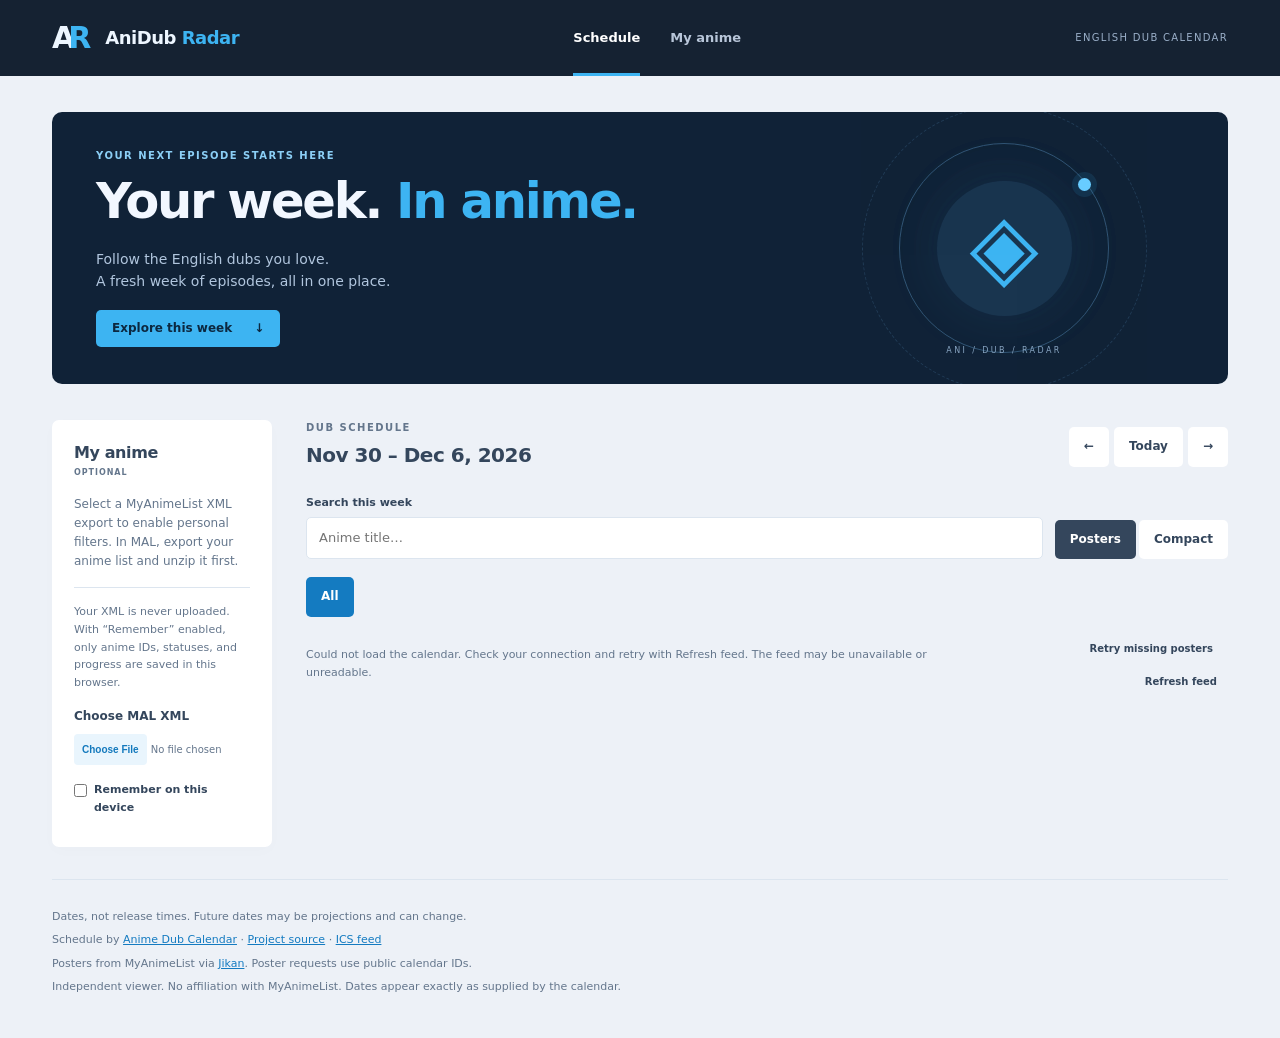
==== index.html @ 26a9e871 "Add personal calendar tools and persistent poster caching" ====
<!doctype html>
<html lang="en">
<head><meta charset="utf-8"><meta name="viewport" content="width=device-width, initial-scale=1"><meta name="theme-color" content="#152232"><title>AniDub Radar — English dub calendar</title><link rel="stylesheet" href="styles.css"></head>
<body>
<a class="skip-link" href="#schedule">Skip to schedule</a>
<div class="topbar"><div class="topbar-inner"><a class="brand" href="./" aria-label="AniDub Radar home"><span class="brand-mark" aria-hidden="true">A<span>R</span></span><span>AniDub <strong>Radar</strong></span></a><nav aria-label="Main navigation"><a class="active" href="#schedule">Schedule</a><a href="#my-anime">My anime</a></nav><span class="nav-note">ENGLISH DUB CALENDAR</span></div></div>
<main>
<header class="hero"><div><p class="eyebrow">YOUR NEXT EPISODE STARTS HERE</p><h1>Your week. <span>In anime.</span></h1><p class="intro">Follow the English dubs you love.<br>A fresh week of episodes, all in one place.</p><a class="hero-link" href="#schedule">Explore this week <span aria-hidden="true">↓</span></a></div><div class="hero-art" aria-hidden="true"><div class="orbit orbit-one"></div><div class="orbit orbit-two"></div><div class="radar-core">◈</div><span class="orbit-dot"></span><span class="art-caption">ANI / DUB / RADAR</span></div></header>
<div class="workspace">
<section id="my-anime" class="personal" aria-labelledby="my-title"><div><h2 id="my-title">My anime <span class="tag">OPTIONAL</span></h2><p id="list-help">Select a MyAnimeList XML export to enable personal filters. In MAL, export your anime list and unzip it first.</p><p class="privacy">Your XML is never uploaded. With “Remember” enabled, only anime IDs, statuses, and progress are saved in this browser.</p></div><div class="import"><label for="mal-file">Choose MAL XML</label><input id="mal-file" type="file" accept=".xml,application/xml,text/xml" aria-describedby="list-help list-status"><label class="remember"><input id="remember" type="checkbox"> Remember on this device</label><button id="clear" hidden>Clear list &amp; delete saved data</button></div><p id="list-status" role="status"></p><p id="match-status" role="status"></p></section>
<section id="schedule" class="schedule" aria-label="Weekly calendar"><div class="week-toolbar"><div><p class="eyebrow">DUB SCHEDULE</p><h2 id="week-title"></h2><p id="week-count" class="week-count"></p></div><nav aria-label="Week navigation"><button id="previous" aria-label="Previous week">←</button><button id="today">Today</button><button id="next" aria-label="Next week">→</button></nav></div>
<div class="schedule-tools"><div class="search-field"><label for="search">Search this week</label><input id="search" type="search" placeholder="Anime title…" autocomplete="off"></div><div class="view-switch" role="group" aria-label="Calendar layout"><button data-view="cards" aria-pressed="true">Posters</button><button data-view="compact" aria-pressed="false">Compact</button></div><button id="next-for-me" hidden>Next for me →</button></div><p id="next-status" role="status"></p>
<div class="filters" role="group" aria-label="Filter by list status"><button data-filter="all" aria-pressed="true">All</button><button data-filter="watching" hidden aria-pressed="false">Watching</button><button data-filter="plan to watch" hidden aria-pressed="false">Plan to Watch</button><button data-filter="missing" hidden aria-pressed="false">Not in my list</button></div>
<div class="feed-line"><p id="feed-status" role="status">Loading the dub calendar…</p><div class="feed-actions"><button id="retry-posters">Retry missing posters</button><button id="refresh">Refresh feed</button></div></div><p id="warning" class="notice" hidden></p><p id="empty" role="status" hidden></p><div id="calendar" aria-busy="true"></div></section>
</div><footer><p>Dates, not release times. Future dates may be projections and can change.</p><p>Schedule by <a href="https://fizzyfrys.github.io/anime-dub-calendar/">Anime Dub Calendar</a> · <a href="https://github.com/fizzyfrys/anime-dub-calendar">Project source</a> · <a href="https://fizzyfrys.github.io/anime-dub-calendar/anime-dubs.ics">ICS feed</a></p><p>Posters from MyAnimeList via <a href="https://jikan.moe/">Jikan</a>. Poster requests use public calendar IDs.</p><p>Independent viewer. No affiliation with MyAnimeList. Dates appear exactly as supplied by the calendar.</p></footer>
</main><script type="module" src="app.js"></script></body></html>
---- styles.css ----
﻿:root {
  color-scheme: light;
  --ink: #34465c;
  --muted: #64768c;
  --line: #dce5ef;
  --accent: #147bc1;
  --blue: #3db4f2;
  --paper: #edf1f7;
  --nav: #152232;
}
* { box-sizing: border-box; }
html { scroll-behavior: smooth; scroll-padding-top: 24px; }
body { margin: 0; background: var(--paper); color: var(--ink); font: 15px/1.6 ui-sans-serif, system-ui, -apple-system, BlinkMacSystemFont, "Segoe UI", sans-serif; }
a { color: var(--accent); }
button, input { font: inherit; }
button, a, input { -webkit-tap-highlight-color: transparent; }
button:focus-visible, a:focus-visible, input:focus-visible { outline: 3px solid #147bc1; outline-offset: 4px; }
[hidden] { display: none !important; }
.skip-link { position: absolute; left: 12px; top: -80px; background: white; padding: 12px; z-index: 5; }
.skip-link:focus { top: 12px; }
.topbar { background: var(--nav); color: #b8c6d9; }
.topbar-inner { max-width: 1240px; height: 76px; padding: 0 32px; margin: auto; display: flex; align-items: center; justify-content: space-between; gap: 32px; }
.brand { display: flex; align-items: center; gap: 14px; color: #edf6ff; text-decoration: none; font-size: 18px; font-weight: 650; letter-spacing: -.5px; }
.brand strong { color: var(--blue); }
.brand-mark { font-size: 30px; letter-spacing: -7px; margin-right: 7px; font-weight: 900; }
.brand-mark span { color: var(--blue); }
.topbar nav { display: flex; gap: 30px; align-self: stretch; }
.topbar nav a { display: flex; align-items: center; color: #b8c6d9; text-decoration: none; font-size: 13px; font-weight: 650; border-bottom: 3px solid transparent; padding-top: 3px; }
.topbar nav a:hover, .topbar nav .active { color: white; border-color: var(--blue); }
.nav-note { font-size: 10px; letter-spacing: .13em; color: #9aafc8; }
main { max-width: 1240px; margin: auto; padding: 36px 32px; }
.hero { background: #102237; color: #f2f7ff; border-radius: 10px; padding: 36px 44px; margin-bottom: 36px; display: flex; justify-content: space-between; overflow: hidden; position: relative; }
.eyebrow { font-size: 10px; font-weight: 750; letter-spacing: .15em; margin: 0 0 8px; color: var(--muted); }
.hero .eyebrow { color: #8bcff6; }
h1 { font-size: clamp(2rem, 4.5vw, 3.1rem); letter-spacing: -.045em; line-height: 1.2; margin: 0; }
h1 span { color: var(--blue); }
.intro { color: #b1c6de; font-size: 14px; margin: 16px 0 18px; }
.hero-link { display: inline-flex; align-items: center; gap: 22px; text-decoration: none; background: #3db4f2; color: #0c2840; border-radius: 5px; padding: 9px 16px; font-size: 12px; font-weight: 750; }
.hero-link:hover { background: #86d6ff; }
.hero-art { position: relative; width: 300px; min-height: 200px; display: grid; place-items: center; margin-right: 30px; }
.orbit { position: absolute; width: 210px; height: 210px; border: 1px solid #305474; border-radius: 50%; }
.orbit-two { width: 285px; height: 285px; border-style: dashed; opacity: .5; }
.radar-core { font-size: 90px; color: var(--blue); width: 135px; height: 135px; border-radius: 50%; background: #19354f; text-align: center; line-height: 130px; box-shadow: 0 0 60px #3db4f217; }
.orbit-dot { position: absolute; width: 13px; height: 13px; background: #68ccff; border-radius: 50%; right: 63px; top: 30px; box-shadow: 0 0 0 6px #3db4f21c; }
.art-caption { position: absolute; bottom: -10px; font-size: 8px; letter-spacing: .3em; color: #88a5c2; }
.workspace { display: grid; grid-template-columns: 220px minmax(0,1fr); gap: 34px; align-items: start; }
h2 { font-size: 20px; line-height: 1.4; margin: 0; letter-spacing: -.025em; }
.personal { background: white; border-radius: 7px; padding: 22px; box-shadow: 0 4px 15px #182f4d04; }
.personal h2 { font-size: 16px; }
.tag { display: block; font-size: 8px; letter-spacing: .12em; color: var(--muted); margin-top: 3px; }
.personal p { font-size: 12px; margin: 16px 0; color: var(--muted); }
.personal .privacy { font-size: 11px; padding-top: 15px; border-top: 1px solid var(--line); }
.import label { display: block; font-weight: 650; font-size: 12px; margin-bottom: 8px; }
input { width: 100%; font-size: 10px; color: var(--muted); }
input::file-selector-button { border: 0; background: #e9f5fd; color: #1379bd; font-weight: 650; padding: 10px 8px; border-radius: 4px; cursor: pointer; }
#clear { margin-top: 12px; }
#list-status { font-size: 11px; margin-bottom: 0; }
#list-status:empty { display: none; }
button { border: 1px solid transparent; background: white; border-radius: 5px; padding: 9px 14px; color: var(--ink); cursor: pointer; font-size: 12px; font-weight: 650; transition: background .15s; }
button:hover { color: var(--accent); background: #e0effb; }
button:disabled { opacity: .6; cursor: wait; }
.week-toolbar { display: flex; align-items: center; justify-content: space-between; gap: 16px; margin: 0 0 20px; }
.week-toolbar .eyebrow { margin-bottom: 5px; }
.week-count { font-size: 11px; color: var(--muted); margin: 5px 0 0; }
.week-toolbar nav { display: flex; gap: 5px; }
.filters { display: flex; gap: 8px; flex-wrap: wrap; }
.filters button { color: var(--muted); }
.filters button[aria-pressed=true] { background: #147bc1; color: white; }
.feed-line { display: flex; align-items: center; justify-content: space-between; gap: 12px; margin: 14px 0 6px; }
.feed-line p { font-size: 11px; color: var(--muted); }
#refresh { font-size: 10px; padding: 6px 10px; white-space: nowrap; background: transparent; }
.notice, #empty { background: #fff3d8; border-radius: 5px; padding: 14px; font-size: 12px; }
.day { padding: 20px 0 24px; border-top: 1px solid var(--line); }
.day h3 { display: flex; align-items: baseline; gap: 12px; font-size: 14px; margin: 0 0 15px; letter-spacing: .02em; }
.day time { color: var(--muted); font-size: 11px; font-weight: 500; letter-spacing: 0; }
.day.is-today h3 { color: var(--accent); }
.events { display: grid; grid-template-columns: repeat(auto-fill,minmax(145px,1fr)); gap: 24px 18px; }
.event { min-width: 0; }
.poster { position: relative; display: flex; flex-direction: column; justify-content: center; align-items: center; width: 100%; aspect-ratio: 2 / 3; overflow: hidden; background: linear-gradient(135deg,#d9e3ef,#c6d5e6); border-radius: 5px; box-shadow: 0 5px 12px #1a334f0c; text-decoration: none; }
.poster-mark { font-size: 46px; color: #8ba4bf; }
.poster-label { font-size: 10px; color: #526b85; }
.poster img { position: absolute; inset: 0; width: 100%; height: 100%; object-fit: cover; opacity: 0; transition: opacity .2s; }
.poster.has-poster img { opacity: 1; }
.poster.has-poster .poster-label, .poster.has-poster .poster-mark { visibility: hidden; }
.episode { position: absolute; z-index: 1; bottom: 0; left: 0; right: 0; background: #102237eb; color: #fff; font-size: 11px; font-weight: 650; padding: 9px 10px; letter-spacing: .02em; }
.event-details { padding: 10px 1px 0; }
.event h4 { font-size: 12px; line-height: 1.5; margin: 0; font-weight: 650; }
.event h4 a { color: var(--ink); text-decoration: none; }
.event h4 a:hover { color: var(--accent); }
.progress { color: var(--accent); font-size: 10px; margin: 7px 0 0; }
.dub-label { color: var(--muted); font-size: 8px; letter-spacing: .09em; margin: 7px 0 0; font-weight: 650; }
.no-events { color: var(--muted); font-size: 12px; margin: 0; grid-column: 1/-1; }
.event small { font-size: 10px; color: var(--muted); }
footer { border-top: 1px solid var(--line); margin-top: 32px; padding-top: 22px; color: var(--muted); font-size: 11px; }
footer p { margin: 6px 0; }
@media(min-width:1100px) { .personal { position: sticky; top: 24px; } }
@media(max-width:900px) {
  .workspace { grid-template-columns: 180px minmax(0,1fr); gap: 24px; }
  .personal { padding: 16px; }
  .hero-art { margin-right: 0; width: 200px; }
  .nav-note { display: none; }
  .events { grid-template-columns: repeat(auto-fill,minmax(130px,1fr)); gap: 20px 14px; }
}
@media(max-width:650px) {
  .topbar-inner { height: 64px; padding: 0 18px; gap: 16px; }
  .brand { font-size: 15px; gap: 10px; }
  .brand-mark { font-size: 26px; }
  .topbar nav { gap: 16px; }
  .topbar nav a { font-size: 11px; }
  main { padding: 20px 18px; }
  .hero { padding: 26px 24px; margin-bottom: 24px; }
  .hero-art { display: none; }
  .intro { font-size: 13px; }
  .workspace { grid-template-columns: 1fr; gap: 26px; }
  .personal { display: grid; grid-template-columns: minmax(0,1fr) 130px; gap: 12px; padding: 18px; }
  .personal h2 { font-size: 14px; }
  .tag { display: inline; margin-left: 6px; }
  .personal p { font-size: 11px; margin: 10px 0 0; }
  .personal .privacy { font-size: 10px; padding-top: 10px; }
  .import { align-self: center; }
  #list-status { grid-column: 1/-1; }
  .week-toolbar { gap: 10px; }
  .week-toolbar h2 { font-size: 18px; }
  .week-toolbar nav { gap: 4px; }
  .week-toolbar nav button { padding: 8px 10px; }
  .events { grid-template-columns: repeat(2,minmax(0,1fr)); gap: 22px 16px; }
  .feed-line { align-items: baseline; }
}
@media(max-width:360px) {
  .brand>span:last-child { display: none; }
  .personal { grid-template-columns: 1fr; }
  .week-toolbar { align-items: flex-start; flex-direction: column; }
}
@media(prefers-reduced-motion:reduce) { html { scroll-behavior: auto; } * { transition: none !important; } }
/* Personal list controls and calendar tools */
.remember { display:flex !important; align-items:flex-start; gap:7px; margin-top:16px; font-size:11px !important; }
.remember input { width:auto; margin:3px 0 0; accent-color:var(--accent); }
#clear { text-align:left; font-size:10px; background:#edf1f7; }
#match-status { grid-column:1/-1; color:var(--accent); font-size:11px; }
#match-status:empty, #next-status:empty { display:none; }
.schedule-tools { display:flex; align-items:flex-end; flex-wrap:wrap; gap:12px; margin:0 0 18px; }
.search-field { flex:1; min-width:160px; }
.search-field label { display:block; font-size:11px; font-weight:650; margin-bottom:5px; }
.search-field input { background:white; border:1px solid var(--line); border-radius:5px; padding:10px 12px; color:var(--ink); font-size:13px; }
.view-switch { display:flex; gap:3px; }
.view-switch button[aria-pressed=true] { background:var(--ink); color:white; }
#next-for-me { color:var(--accent); }
#next-status { font-size:12px; background:#dceefd; padding:12px; border-radius:5px; }
.feed-actions { display:flex; flex-wrap:wrap; justify-content:flex-end; }
#retry-posters { background:transparent; font-size:10px; }
.event-details .episode { position:static; display:inline-block; background:#dce9f5; color:#234d72; padding:3px 7px; border-radius:4px; font-size:10px; margin:0 5px 7px 0; }
.projected { display:inline-block; color:#73501b; background:#ffedc9; border-radius:4px; padding:3px 7px; margin-bottom:7px; font-size:10px; font-weight:650; }
.next-match { outline:3px solid var(--accent); outline-offset:5px; border-radius:5px; }
.compact .events { display:grid; grid-template-columns:1fr; gap:8px; }
.compact .poster { display:none; }
.compact .event { background:white; padding:12px 15px; border-radius:5px; }
.compact .event-details { padding:0; }
.compact .event h4 { font-size:14px; }
.compact .dub-label { display:none; }
.compact .day { padding:14px 0; }
@media(max-width:650px) {
  .personal { grid-template-columns:1fr; }
  .import { max-width:100%; }
  .feed-line { align-items:flex-start; }
  .feed-actions { flex-shrink:0; flex-direction:column; align-items:flex-end; }
  .search-field { flex-basis:100%; }
}
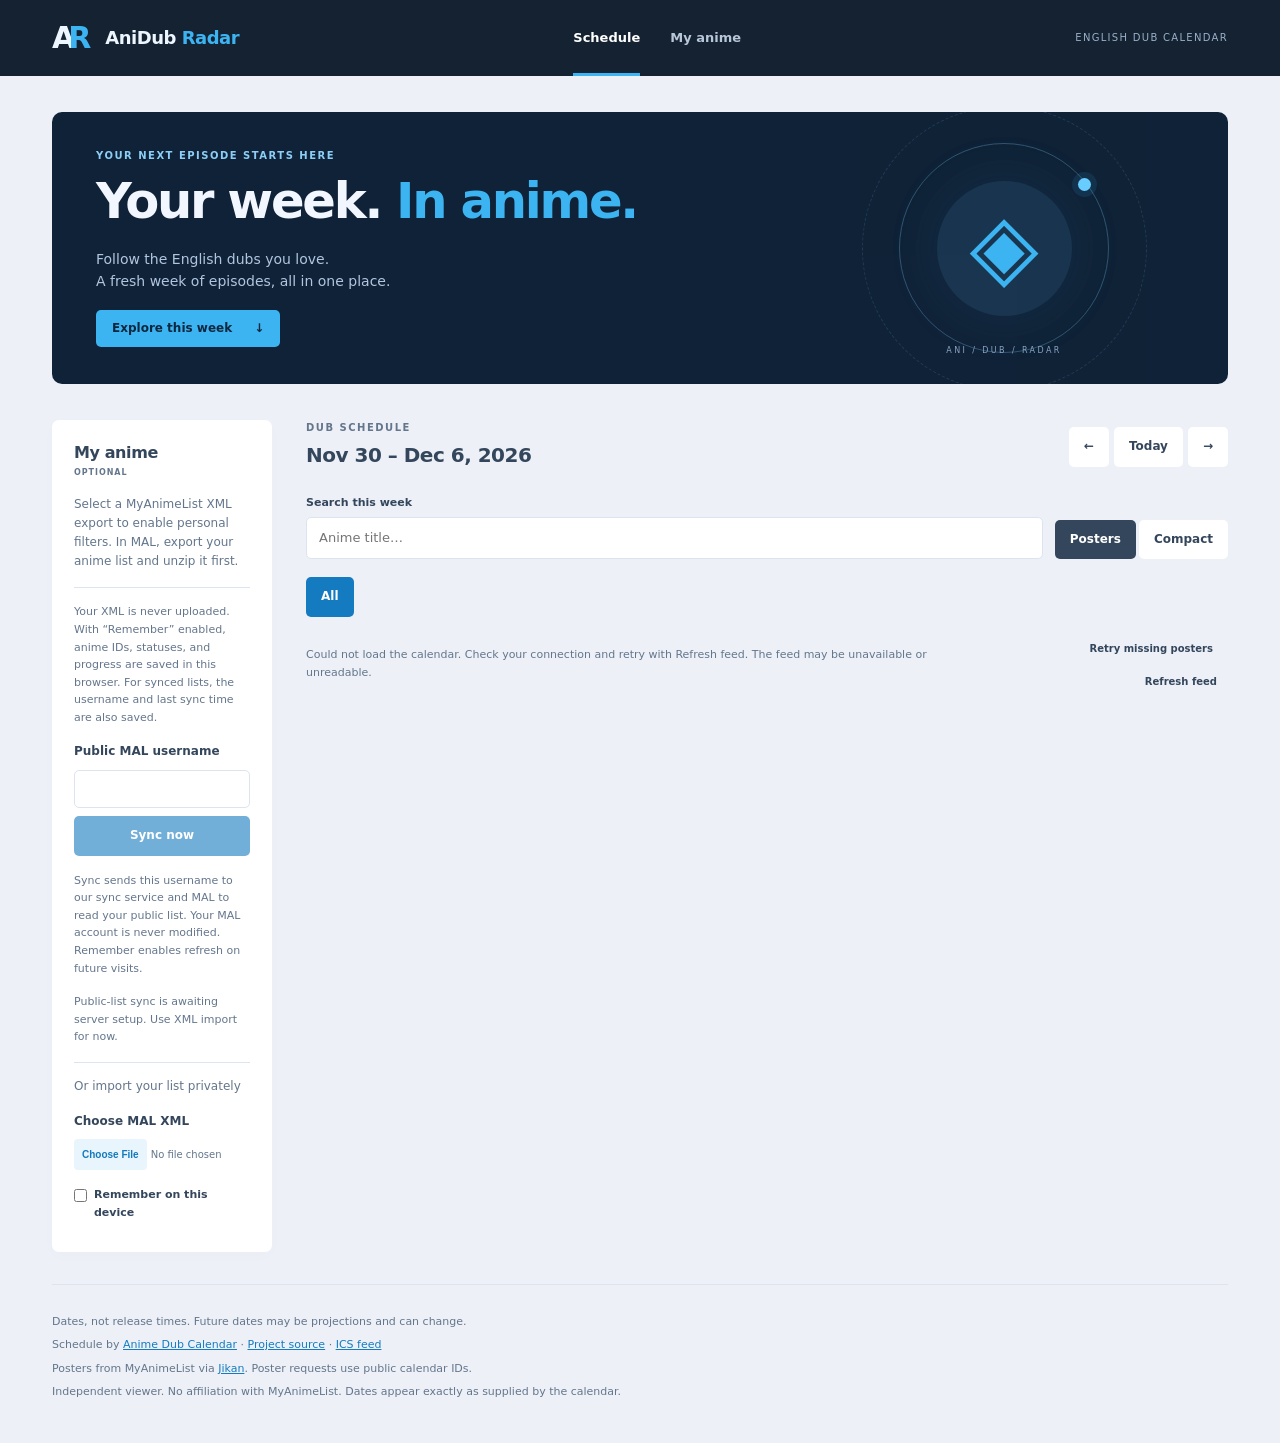
==== commit aa04eeb8: "Prepare public MAL list sync and read-only Worker endpoint" ====
--- a/index.html
+++ b/index.html
@@ -1,16 +1,16 @@
 <!doctype html>
 <html lang="en">
-<head><meta charset="utf-8"><meta name="viewport" content="width=device-width, initial-scale=1"><meta name="theme-color" content="#152232"><title>AniDub Radar — English dub calendar</title><link rel="stylesheet" href="styles.css"></head>
+<head><meta charset="utf-8"><meta name="viewport" content="width=device-width, initial-scale=1"><meta name="theme-color" content="#152232"><title>AniDub Radar — English dub calendar</title><link rel="stylesheet" href="styles.css?v=a0aa0d9aadcc"></head>
 <body>
 <a class="skip-link" href="#schedule">Skip to schedule</a>
 <div class="topbar"><div class="topbar-inner"><a class="brand" href="./" aria-label="AniDub Radar home"><span class="brand-mark" aria-hidden="true">A<span>R</span></span><span>AniDub <strong>Radar</strong></span></a><nav aria-label="Main navigation"><a class="active" href="#schedule">Schedule</a><a href="#my-anime">My anime</a></nav><span class="nav-note">ENGLISH DUB CALENDAR</span></div></div>
 <main>
 <header class="hero"><div><p class="eyebrow">YOUR NEXT EPISODE STARTS HERE</p><h1>Your week. <span>In anime.</span></h1><p class="intro">Follow the English dubs you love.<br>A fresh week of episodes, all in one place.</p><a class="hero-link" href="#schedule">Explore this week <span aria-hidden="true">↓</span></a></div><div class="hero-art" aria-hidden="true"><div class="orbit orbit-one"></div><div class="orbit orbit-two"></div><div class="radar-core">◈</div><span class="orbit-dot"></span><span class="art-caption">ANI / DUB / RADAR</span></div></header>
 <div class="workspace">
-<section id="my-anime" class="personal" aria-labelledby="my-title"><div><h2 id="my-title">My anime <span class="tag">OPTIONAL</span></h2><p id="list-help">Select a MyAnimeList XML export to enable personal filters. In MAL, export your anime list and unzip it first.</p><p class="privacy">Your XML is never uploaded. With “Remember” enabled, only anime IDs, statuses, and progress are saved in this browser.</p></div><div class="import"><label for="mal-file">Choose MAL XML</label><input id="mal-file" type="file" accept=".xml,application/xml,text/xml" aria-describedby="list-help list-status"><label class="remember"><input id="remember" type="checkbox"> Remember on this device</label><button id="clear" hidden>Clear list &amp; delete saved data</button></div><p id="list-status" role="status"></p><p id="match-status" role="status"></p></section>
+<section id="my-anime" class="personal" aria-labelledby="my-title"><div><h2 id="my-title">My anime <span class="tag">OPTIONAL</span></h2><p id="list-help">Select a MyAnimeList XML export to enable personal filters. In MAL, export your anime list and unzip it first.</p><p class="privacy">Your XML is never uploaded. With “Remember” enabled, anime IDs, statuses, and progress are saved in this browser. For synced lists, the username and last sync time are also saved.</p></div><div class="import"><form id="sync-form"><label for="mal-username">Public MAL username</label><input id="mal-username" type="text" autocomplete="off" maxlength="32" pattern="[A-Za-z0-9_-]{1,32}" required aria-describedby="sync-help sync-status"><button id="sync-now" type="submit">Sync now</button></form><p id="sync-help">Sync sends this username to our sync service and MAL to read your public list. Your MAL account is never modified. Remember enables refresh on future visits.</p><p id="sync-status" role="status"></p><p class="import-divider">Or import your list privately</p><label for="mal-file">Choose MAL XML</label><input id="mal-file" type="file" accept=".xml,application/xml,text/xml" aria-describedby="list-help list-status"><label class="remember"><input id="remember" type="checkbox"> Remember on this device</label><button id="clear" hidden>Clear list &amp; delete saved data</button></div><p id="list-status" role="status"></p><p id="match-status" role="status"></p></section>
 <section id="schedule" class="schedule" aria-label="Weekly calendar"><div class="week-toolbar"><div><p class="eyebrow">DUB SCHEDULE</p><h2 id="week-title"></h2><p id="week-count" class="week-count"></p></div><nav aria-label="Week navigation"><button id="previous" aria-label="Previous week">←</button><button id="today">Today</button><button id="next" aria-label="Next week">→</button></nav></div>
 <div class="schedule-tools"><div class="search-field"><label for="search">Search this week</label><input id="search" type="search" placeholder="Anime title…" autocomplete="off"></div><div class="view-switch" role="group" aria-label="Calendar layout"><button data-view="cards" aria-pressed="true">Posters</button><button data-view="compact" aria-pressed="false">Compact</button></div><button id="next-for-me" hidden>Next for me →</button></div><p id="next-status" role="status"></p>
 <div class="filters" role="group" aria-label="Filter by list status"><button data-filter="all" aria-pressed="true">All</button><button data-filter="watching" hidden aria-pressed="false">Watching</button><button data-filter="plan to watch" hidden aria-pressed="false">Plan to Watch</button><button data-filter="missing" hidden aria-pressed="false">Not in my list</button></div>
 <div class="feed-line"><p id="feed-status" role="status">Loading the dub calendar…</p><div class="feed-actions"><button id="retry-posters">Retry missing posters</button><button id="refresh">Refresh feed</button></div></div><p id="warning" class="notice" hidden></p><p id="empty" role="status" hidden></p><div id="calendar" aria-busy="true"></div></section>
 </div><footer><p>Dates, not release times. Future dates may be projections and can change.</p><p>Schedule by <a href="https://fizzyfrys.github.io/anime-dub-calendar/">Anime Dub Calendar</a> · <a href="https://github.com/fizzyfrys/anime-dub-calendar">Project source</a> · <a href="https://fizzyfrys.github.io/anime-dub-calendar/anime-dubs.ics">ICS feed</a></p><p>Posters from MyAnimeList via <a href="https://jikan.moe/">Jikan</a>. Poster requests use public calendar IDs.</p><p>Independent viewer. No affiliation with MyAnimeList. Dates appear exactly as supplied by the calendar.</p></footer>
-</main><script type="module" src="app.js"></script></body></html>
+</main><script type="module" src="app.js?v=a0aa0d9aadcc"></script></body></html>
--- a/styles.css
+++ b/styles.css
@@ -1,4 +1,4 @@
-﻿:root {
+:root {
   color-scheme: light;
   --ink: #34465c;
   --muted: #64768c;
@@ -165,3 +165,9 @@
   .feed-actions { flex-shrink:0; flex-direction:column; align-items:flex-end; }
   .search-field { flex-basis:100%; }
 }
+#sync-form { display:grid; gap:8px; margin-bottom:8px; }
+#sync-form input { border:1px solid var(--line); border-radius:5px; padding:8px; font-size:13px; color:var(--ink); }
+#sync-form label { margin:0; }
+#sync-now { background:#147bc1; color:white; }
+#sync-help, #sync-status { font-size:11px; }
+.import-divider { border-top:1px solid var(--line); padding-top:14px; }
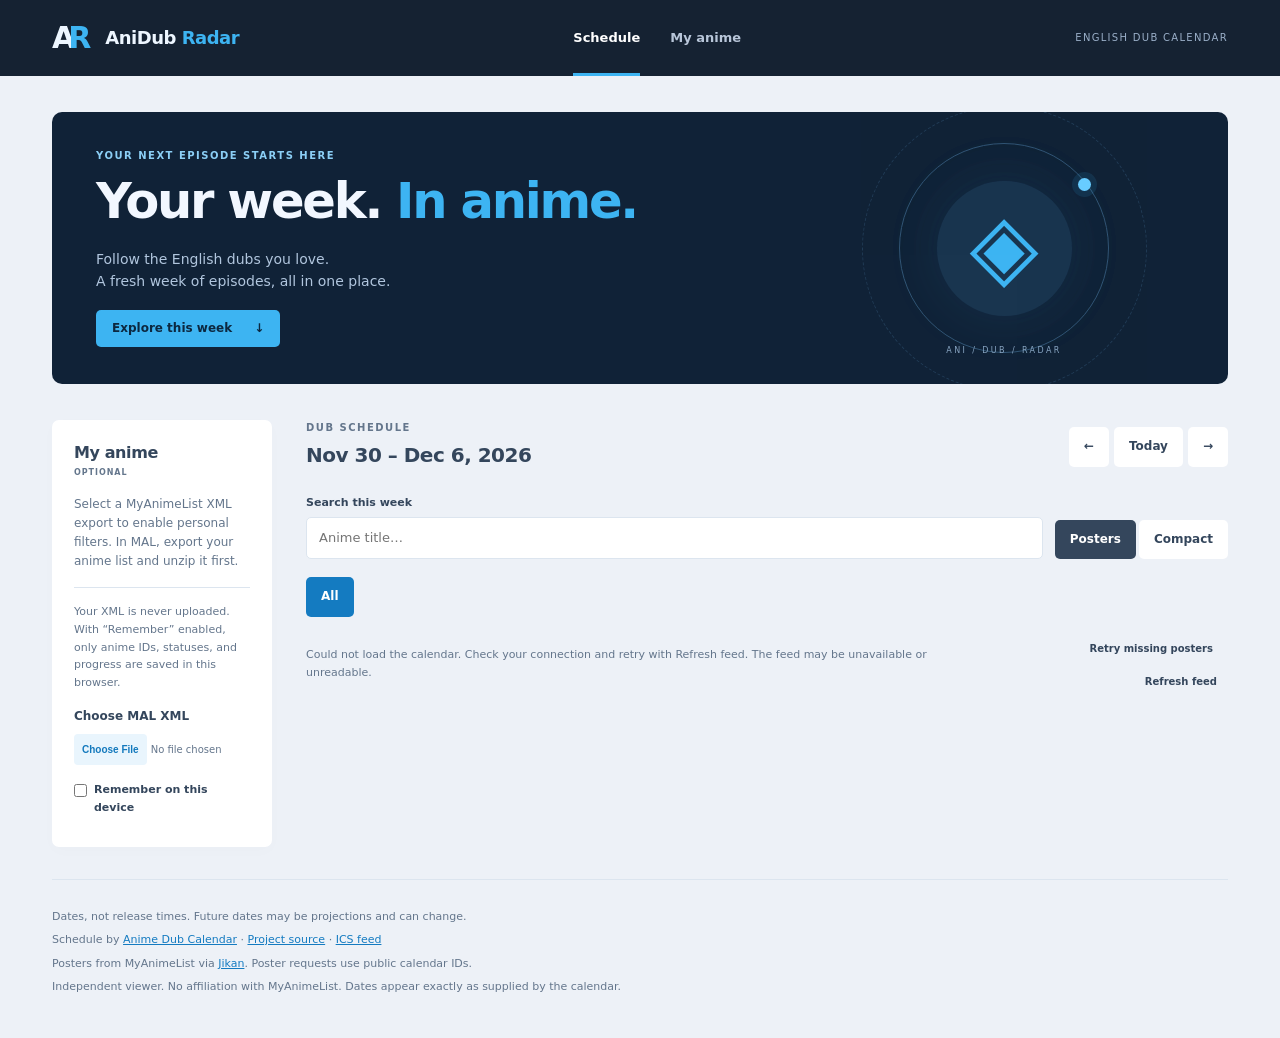
==== commit 17d504eb: "Remove public MAL sync and retain XML-only list imports" ====
--- a/index.html
+++ b/index.html
@@ -1,16 +1,16 @@
 <!doctype html>
 <html lang="en">
-<head><meta charset="utf-8"><meta name="viewport" content="width=device-width, initial-scale=1"><meta name="theme-color" content="#152232"><title>AniDub Radar — English dub calendar</title><link rel="stylesheet" href="styles.css?v=a0aa0d9aadcc"></head>
+<head><meta charset="utf-8"><meta name="viewport" content="width=device-width, initial-scale=1"><meta name="theme-color" content="#152232"><title>AniDub Radar — English dub calendar</title><link rel="stylesheet" href="styles.css?v=94d8d7d981f7"></head>
 <body>
 <a class="skip-link" href="#schedule">Skip to schedule</a>
 <div class="topbar"><div class="topbar-inner"><a class="brand" href="./" aria-label="AniDub Radar home"><span class="brand-mark" aria-hidden="true">A<span>R</span></span><span>AniDub <strong>Radar</strong></span></a><nav aria-label="Main navigation"><a class="active" href="#schedule">Schedule</a><a href="#my-anime">My anime</a></nav><span class="nav-note">ENGLISH DUB CALENDAR</span></div></div>
 <main>
 <header class="hero"><div><p class="eyebrow">YOUR NEXT EPISODE STARTS HERE</p><h1>Your week. <span>In anime.</span></h1><p class="intro">Follow the English dubs you love.<br>A fresh week of episodes, all in one place.</p><a class="hero-link" href="#schedule">Explore this week <span aria-hidden="true">↓</span></a></div><div class="hero-art" aria-hidden="true"><div class="orbit orbit-one"></div><div class="orbit orbit-two"></div><div class="radar-core">◈</div><span class="orbit-dot"></span><span class="art-caption">ANI / DUB / RADAR</span></div></header>
 <div class="workspace">
-<section id="my-anime" class="personal" aria-labelledby="my-title"><div><h2 id="my-title">My anime <span class="tag">OPTIONAL</span></h2><p id="list-help">Select a MyAnimeList XML export to enable personal filters. In MAL, export your anime list and unzip it first.</p><p class="privacy">Your XML is never uploaded. With “Remember” enabled, anime IDs, statuses, and progress are saved in this browser. For synced lists, the username and last sync time are also saved.</p></div><div class="import"><form id="sync-form"><label for="mal-username">Public MAL username</label><input id="mal-username" type="text" autocomplete="off" maxlength="32" pattern="[A-Za-z0-9_-]{1,32}" required aria-describedby="sync-help sync-status"><button id="sync-now" type="submit">Sync now</button></form><p id="sync-help">Sync sends this username to our sync service and MAL to read your public list. Your MAL account is never modified. Remember enables refresh on future visits.</p><p id="sync-status" role="status"></p><p class="import-divider">Or import your list privately</p><label for="mal-file">Choose MAL XML</label><input id="mal-file" type="file" accept=".xml,application/xml,text/xml" aria-describedby="list-help list-status"><label class="remember"><input id="remember" type="checkbox"> Remember on this device</label><button id="clear" hidden>Clear list &amp; delete saved data</button></div><p id="list-status" role="status"></p><p id="match-status" role="status"></p></section>
+<section id="my-anime" class="personal" aria-labelledby="my-title"><div><h2 id="my-title">My anime <span class="tag">OPTIONAL</span></h2><p id="list-help">Select a MyAnimeList XML export to enable personal filters. In MAL, export your anime list and unzip it first.</p><p class="privacy">Your XML is never uploaded. With “Remember” enabled, only anime IDs, statuses, and progress are saved in this browser.</p></div><div class="import"><label for="mal-file">Choose MAL XML</label><input id="mal-file" type="file" accept=".xml,application/xml,text/xml" aria-describedby="list-help list-status"><label class="remember"><input id="remember" type="checkbox"> Remember on this device</label><button id="clear" hidden>Clear list &amp; delete saved data</button></div><p id="list-status" role="status"></p><p id="match-status" role="status"></p></section>
 <section id="schedule" class="schedule" aria-label="Weekly calendar"><div class="week-toolbar"><div><p class="eyebrow">DUB SCHEDULE</p><h2 id="week-title"></h2><p id="week-count" class="week-count"></p></div><nav aria-label="Week navigation"><button id="previous" aria-label="Previous week">←</button><button id="today">Today</button><button id="next" aria-label="Next week">→</button></nav></div>
 <div class="schedule-tools"><div class="search-field"><label for="search">Search this week</label><input id="search" type="search" placeholder="Anime title…" autocomplete="off"></div><div class="view-switch" role="group" aria-label="Calendar layout"><button data-view="cards" aria-pressed="true">Posters</button><button data-view="compact" aria-pressed="false">Compact</button></div><button id="next-for-me" hidden>Next for me →</button></div><p id="next-status" role="status"></p>
 <div class="filters" role="group" aria-label="Filter by list status"><button data-filter="all" aria-pressed="true">All</button><button data-filter="watching" hidden aria-pressed="false">Watching</button><button data-filter="plan to watch" hidden aria-pressed="false">Plan to Watch</button><button data-filter="missing" hidden aria-pressed="false">Not in my list</button></div>
 <div class="feed-line"><p id="feed-status" role="status">Loading the dub calendar…</p><div class="feed-actions"><button id="retry-posters">Retry missing posters</button><button id="refresh">Refresh feed</button></div></div><p id="warning" class="notice" hidden></p><p id="empty" role="status" hidden></p><div id="calendar" aria-busy="true"></div></section>
 </div><footer><p>Dates, not release times. Future dates may be projections and can change.</p><p>Schedule by <a href="https://fizzyfrys.github.io/anime-dub-calendar/">Anime Dub Calendar</a> · <a href="https://github.com/fizzyfrys/anime-dub-calendar">Project source</a> · <a href="https://fizzyfrys.github.io/anime-dub-calendar/anime-dubs.ics">ICS feed</a></p><p>Posters from MyAnimeList via <a href="https://jikan.moe/">Jikan</a>. Poster requests use public calendar IDs.</p><p>Independent viewer. No affiliation with MyAnimeList. Dates appear exactly as supplied by the calendar.</p></footer>
-</main><script type="module" src="app.js?v=a0aa0d9aadcc"></script></body></html>
+</main><script type="module" src="app.js?v=94d8d7d981f7"></script></body></html>
--- a/styles.css
+++ b/styles.css
@@ -165,9 +165,3 @@
   .feed-actions { flex-shrink:0; flex-direction:column; align-items:flex-end; }
   .search-field { flex-basis:100%; }
 }
-#sync-form { display:grid; gap:8px; margin-bottom:8px; }
-#sync-form input { border:1px solid var(--line); border-radius:5px; padding:8px; font-size:13px; color:var(--ink); }
-#sync-form label { margin:0; }
-#sync-now { background:#147bc1; color:white; }
-#sync-help, #sync-status { font-size:11px; }
-.import-divider { border-top:1px solid var(--line); padding-top:14px; }
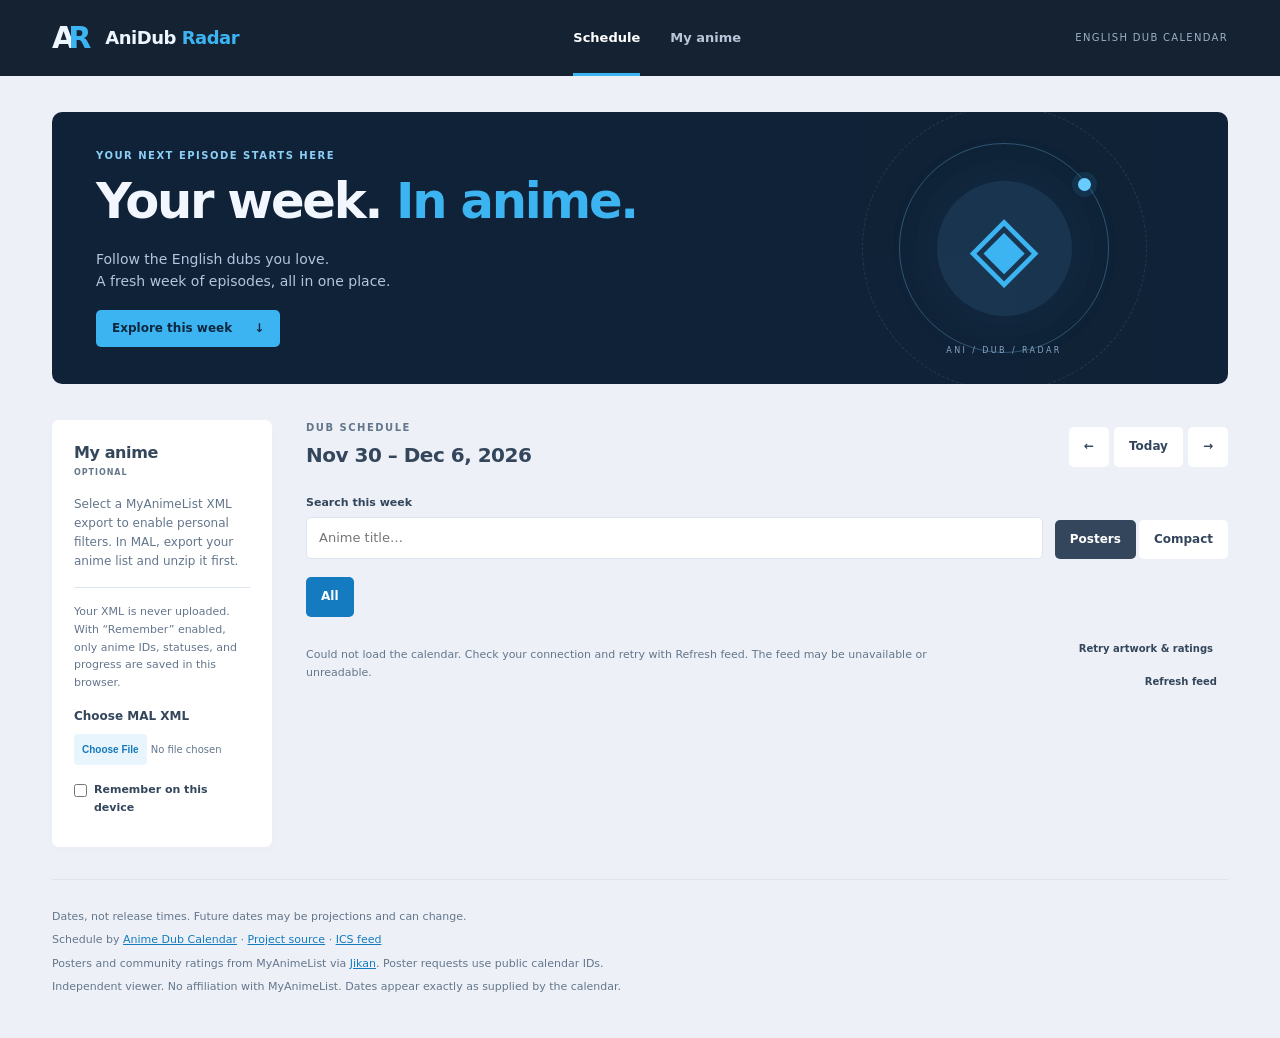
==== commit 0b647160: "Show cached MAL community ratings on anime cards" ====
--- a/index.html
+++ b/index.html
@@ -1,6 +1,6 @@
 <!doctype html>
 <html lang="en">
-<head><meta charset="utf-8"><meta name="viewport" content="width=device-width, initial-scale=1"><meta name="theme-color" content="#152232"><title>AniDub Radar — English dub calendar</title><link rel="stylesheet" href="styles.css?v=94d8d7d981f7"></head>
+<head><meta charset="utf-8"><meta name="viewport" content="width=device-width, initial-scale=1"><meta name="theme-color" content="#152232"><title>AniDub Radar — English dub calendar</title><link rel="stylesheet" href="styles.css?v=1ea8e66edd99"></head>
 <body>
 <a class="skip-link" href="#schedule">Skip to schedule</a>
 <div class="topbar"><div class="topbar-inner"><a class="brand" href="./" aria-label="AniDub Radar home"><span class="brand-mark" aria-hidden="true">A<span>R</span></span><span>AniDub <strong>Radar</strong></span></a><nav aria-label="Main navigation"><a class="active" href="#schedule">Schedule</a><a href="#my-anime">My anime</a></nav><span class="nav-note">ENGLISH DUB CALENDAR</span></div></div>
@@ -11,6 +11,6 @@
 <section id="schedule" class="schedule" aria-label="Weekly calendar"><div class="week-toolbar"><div><p class="eyebrow">DUB SCHEDULE</p><h2 id="week-title"></h2><p id="week-count" class="week-count"></p></div><nav aria-label="Week navigation"><button id="previous" aria-label="Previous week">←</button><button id="today">Today</button><button id="next" aria-label="Next week">→</button></nav></div>
 <div class="schedule-tools"><div class="search-field"><label for="search">Search this week</label><input id="search" type="search" placeholder="Anime title…" autocomplete="off"></div><div class="view-switch" role="group" aria-label="Calendar layout"><button data-view="cards" aria-pressed="true">Posters</button><button data-view="compact" aria-pressed="false">Compact</button></div><button id="next-for-me" hidden>Next for me →</button></div><p id="next-status" role="status"></p>
 <div class="filters" role="group" aria-label="Filter by list status"><button data-filter="all" aria-pressed="true">All</button><button data-filter="watching" hidden aria-pressed="false">Watching</button><button data-filter="plan to watch" hidden aria-pressed="false">Plan to Watch</button><button data-filter="missing" hidden aria-pressed="false">Not in my list</button></div>
-<div class="feed-line"><p id="feed-status" role="status">Loading the dub calendar…</p><div class="feed-actions"><button id="retry-posters">Retry missing posters</button><button id="refresh">Refresh feed</button></div></div><p id="warning" class="notice" hidden></p><p id="empty" role="status" hidden></p><div id="calendar" aria-busy="true"></div></section>
-</div><footer><p>Dates, not release times. Future dates may be projections and can change.</p><p>Schedule by <a href="https://fizzyfrys.github.io/anime-dub-calendar/">Anime Dub Calendar</a> · <a href="https://github.com/fizzyfrys/anime-dub-calendar">Project source</a> · <a href="https://fizzyfrys.github.io/anime-dub-calendar/anime-dubs.ics">ICS feed</a></p><p>Posters from MyAnimeList via <a href="https://jikan.moe/">Jikan</a>. Poster requests use public calendar IDs.</p><p>Independent viewer. No affiliation with MyAnimeList. Dates appear exactly as supplied by the calendar.</p></footer>
-</main><script type="module" src="app.js?v=94d8d7d981f7"></script></body></html>
+<div class="feed-line"><p id="feed-status" role="status">Loading the dub calendar…</p><div class="feed-actions"><button id="retry-posters">Retry artwork &amp; ratings</button><button id="refresh">Refresh feed</button></div></div><p id="warning" class="notice" hidden></p><p id="empty" role="status" hidden></p><div id="calendar" aria-busy="true"></div></section>
+</div><footer><p>Dates, not release times. Future dates may be projections and can change.</p><p>Schedule by <a href="https://fizzyfrys.github.io/anime-dub-calendar/">Anime Dub Calendar</a> · <a href="https://github.com/fizzyfrys/anime-dub-calendar">Project source</a> · <a href="https://fizzyfrys.github.io/anime-dub-calendar/anime-dubs.ics">ICS feed</a></p><p>Posters and community ratings from MyAnimeList via <a href="https://jikan.moe/">Jikan</a>. Poster requests use public calendar IDs.</p><p>Independent viewer. No affiliation with MyAnimeList. Dates appear exactly as supplied by the calendar.</p></footer>
+</main><script type="module" src="app.js?v=1ea8e66edd99"></script></body></html>
--- a/styles.css
+++ b/styles.css
@@ -165,3 +165,5 @@
   .feed-actions { flex-shrink:0; flex-direction:column; align-items:flex-end; }
   .search-field { flex-basis:100%; }
 }
+.rating { color:#426482; font-size:11px; font-weight:650; margin:7px 0 0; }
+.compact .rating { display:inline-block; margin-right:12px; }
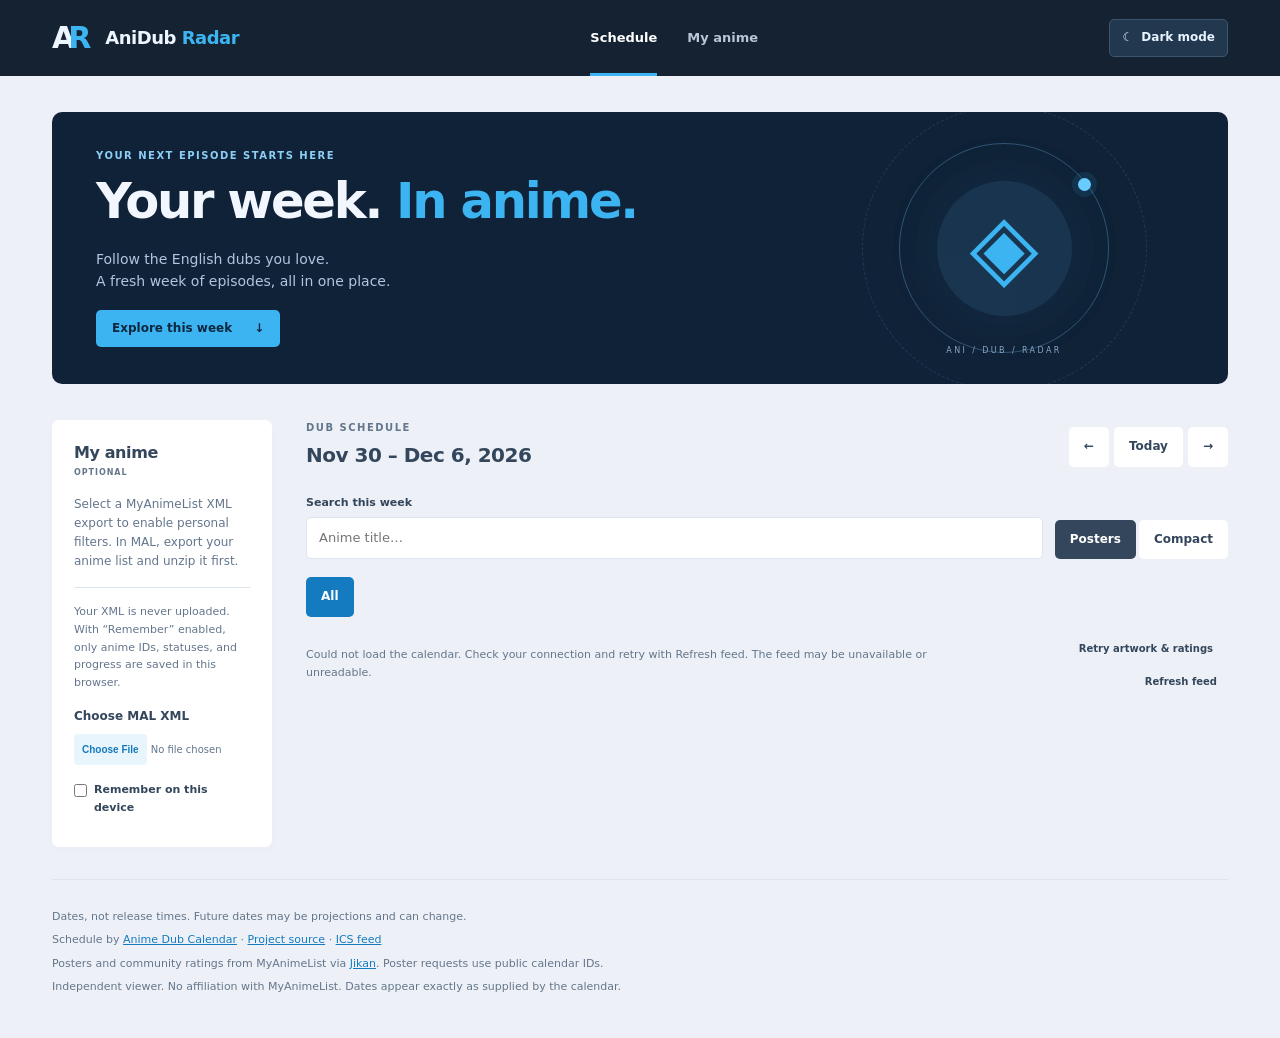
==== commit eff25df0: "Add dark mode with saved and system theme preferences" ====
--- a/index.html
+++ b/index.html
@@ -1,9 +1,9 @@
 <!doctype html>
 <html lang="en">
-<head><meta charset="utf-8"><meta name="viewport" content="width=device-width, initial-scale=1"><meta name="theme-color" content="#152232"><title>AniDub Radar — English dub calendar</title><link rel="stylesheet" href="styles.css?v=1ea8e66edd99"></head>
+<head><meta charset="utf-8"><meta name="viewport" content="width=device-width, initial-scale=1"><meta name="theme-color" content="#152232"><title>AniDub Radar — English dub calendar</title><script src="theme.js?v=0587ea92adc4"></script><link rel="stylesheet" href="styles.css?v=0587ea92adc4"></head>
 <body>
 <a class="skip-link" href="#schedule">Skip to schedule</a>
-<div class="topbar"><div class="topbar-inner"><a class="brand" href="./" aria-label="AniDub Radar home"><span class="brand-mark" aria-hidden="true">A<span>R</span></span><span>AniDub <strong>Radar</strong></span></a><nav aria-label="Main navigation"><a class="active" href="#schedule">Schedule</a><a href="#my-anime">My anime</a></nav><span class="nav-note">ENGLISH DUB CALENDAR</span></div></div>
+<div class="topbar"><div class="topbar-inner"><a class="brand" href="./" aria-label="AniDub Radar home"><span class="brand-mark" aria-hidden="true">A<span>R</span></span><span>AniDub <strong>Radar</strong></span></a><nav aria-label="Main navigation"><a class="active" href="#schedule">Schedule</a><a href="#my-anime">My anime</a></nav><button id="theme-toggle" type="button" aria-pressed="false" hidden><span aria-hidden="true">☾</span> Dark mode</button></div></div>
 <main>
 <header class="hero"><div><p class="eyebrow">YOUR NEXT EPISODE STARTS HERE</p><h1>Your week. <span>In anime.</span></h1><p class="intro">Follow the English dubs you love.<br>A fresh week of episodes, all in one place.</p><a class="hero-link" href="#schedule">Explore this week <span aria-hidden="true">↓</span></a></div><div class="hero-art" aria-hidden="true"><div class="orbit orbit-one"></div><div class="orbit orbit-two"></div><div class="radar-core">◈</div><span class="orbit-dot"></span><span class="art-caption">ANI / DUB / RADAR</span></div></header>
 <div class="workspace">
@@ -13,4 +13,4 @@
 <div class="filters" role="group" aria-label="Filter by list status"><button data-filter="all" aria-pressed="true">All</button><button data-filter="watching" hidden aria-pressed="false">Watching</button><button data-filter="plan to watch" hidden aria-pressed="false">Plan to Watch</button><button data-filter="missing" hidden aria-pressed="false">Not in my list</button></div>
 <div class="feed-line"><p id="feed-status" role="status">Loading the dub calendar…</p><div class="feed-actions"><button id="retry-posters">Retry artwork &amp; ratings</button><button id="refresh">Refresh feed</button></div></div><p id="warning" class="notice" hidden></p><p id="empty" role="status" hidden></p><div id="calendar" aria-busy="true"></div></section>
 </div><footer><p>Dates, not release times. Future dates may be projections and can change.</p><p>Schedule by <a href="https://fizzyfrys.github.io/anime-dub-calendar/">Anime Dub Calendar</a> · <a href="https://github.com/fizzyfrys/anime-dub-calendar">Project source</a> · <a href="https://fizzyfrys.github.io/anime-dub-calendar/anime-dubs.ics">ICS feed</a></p><p>Posters and community ratings from MyAnimeList via <a href="https://jikan.moe/">Jikan</a>. Poster requests use public calendar IDs.</p><p>Independent viewer. No affiliation with MyAnimeList. Dates appear exactly as supplied by the calendar.</p></footer>
-</main><script type="module" src="app.js?v=1ea8e66edd99"></script></body></html>
+</main><script type="module" src="app.js?v=0587ea92adc4"></script></body></html>
--- a/styles.css
+++ b/styles.css
@@ -7,6 +7,10 @@
   --blue: #3db4f2;
   --paper: #edf1f7;
   --nav: #152232;
+  --surface: #fff;
+  --hover: #e0effb;
+  --selected: #34465c;
+  --selected-text: #fff;
 }
 * { box-sizing: border-box; }
 html { scroll-behavior: smooth; scroll-padding-top: 24px; }
@@ -16,7 +20,7 @@
 button, a, input { -webkit-tap-highlight-color: transparent; }
 button:focus-visible, a:focus-visible, input:focus-visible { outline: 3px solid #147bc1; outline-offset: 4px; }
 [hidden] { display: none !important; }
-.skip-link { position: absolute; left: 12px; top: -80px; background: white; padding: 12px; z-index: 5; }
+.skip-link { position: absolute; left: 12px; top: -80px; background: var(--surface); padding: 12px; z-index: 5; }
 .skip-link:focus { top: 12px; }
 .topbar { background: var(--nav); color: #b8c6d9; }
 .topbar-inner { max-width: 1240px; height: 76px; padding: 0 32px; margin: auto; display: flex; align-items: center; justify-content: space-between; gap: 32px; }
@@ -45,7 +49,7 @@
 .art-caption { position: absolute; bottom: -10px; font-size: 8px; letter-spacing: .3em; color: #88a5c2; }
 .workspace { display: grid; grid-template-columns: 220px minmax(0,1fr); gap: 34px; align-items: start; }
 h2 { font-size: 20px; line-height: 1.4; margin: 0; letter-spacing: -.025em; }
-.personal { background: white; border-radius: 7px; padding: 22px; box-shadow: 0 4px 15px #182f4d04; }
+.personal { background: var(--surface); border-radius: 7px; padding: 22px; box-shadow: 0 4px 15px #182f4d04; }
 .personal h2 { font-size: 16px; }
 .tag { display: block; font-size: 8px; letter-spacing: .12em; color: var(--muted); margin-top: 3px; }
 .personal p { font-size: 12px; margin: 16px 0; color: var(--muted); }
@@ -56,8 +60,8 @@
 #clear { margin-top: 12px; }
 #list-status { font-size: 11px; margin-bottom: 0; }
 #list-status:empty { display: none; }
-button { border: 1px solid transparent; background: white; border-radius: 5px; padding: 9px 14px; color: var(--ink); cursor: pointer; font-size: 12px; font-weight: 650; transition: background .15s; }
-button:hover { color: var(--accent); background: #e0effb; }
+button { border: 1px solid transparent; background: var(--surface); border-radius: 5px; padding: 9px 14px; color: var(--ink); cursor: pointer; font-size: 12px; font-weight: 650; transition: background .15s; }
+button:hover { color: var(--accent); background: var(--hover); }
 button:disabled { opacity: .6; cursor: wait; }
 .week-toolbar { display: flex; align-items: center; justify-content: space-between; gap: 16px; margin: 0 0 20px; }
 .week-toolbar .eyebrow { margin-bottom: 5px; }
@@ -141,9 +145,9 @@
 .schedule-tools { display:flex; align-items:flex-end; flex-wrap:wrap; gap:12px; margin:0 0 18px; }
 .search-field { flex:1; min-width:160px; }
 .search-field label { display:block; font-size:11px; font-weight:650; margin-bottom:5px; }
-.search-field input { background:white; border:1px solid var(--line); border-radius:5px; padding:10px 12px; color:var(--ink); font-size:13px; }
+.search-field input { background:var(--surface); border:1px solid var(--line); border-radius:5px; padding:10px 12px; color:var(--ink); font-size:13px; }
 .view-switch { display:flex; gap:3px; }
-.view-switch button[aria-pressed=true] { background:var(--ink); color:white; }
+.view-switch button[aria-pressed=true] { background:var(--selected); color:var(--selected-text); }
 #next-for-me { color:var(--accent); }
 #next-status { font-size:12px; background:#dceefd; padding:12px; border-radius:5px; }
 .feed-actions { display:flex; flex-wrap:wrap; justify-content:flex-end; }
@@ -153,7 +157,7 @@
 .next-match { outline:3px solid var(--accent); outline-offset:5px; border-radius:5px; }
 .compact .events { display:grid; grid-template-columns:1fr; gap:8px; }
 .compact .poster { display:none; }
-.compact .event { background:white; padding:12px 15px; border-radius:5px; }
+.compact .event { background:var(--surface); padding:12px 15px; border-radius:5px; }
 .compact .event-details { padding:0; }
 .compact .event h4 { font-size:14px; }
 .compact .dub-label { display:none; }
@@ -167,3 +171,37 @@
 }
 .rating { color:#426482; font-size:11px; font-weight:650; margin:7px 0 0; }
 .compact .rating { display:inline-block; margin-right:12px; }
+
+/* Theme controls and dark palette */
+#theme-toggle { flex-shrink:0; background:#22384e; border-color:#3c5570; color:#e7f3ff; padding:8px 12px; }
+#theme-toggle:hover { background:#304b65; }
+#theme-toggle[aria-pressed=true] { border-color:#68ccff; }
+#theme-toggle span { margin-right:4px; }
+:root[data-theme="dark"] {
+  color-scheme:dark;
+  --ink:#dce7f4;
+  --muted:#a2b3c8;
+  --line:#304257;
+  --accent:#6bc6ff;
+  --paper:#0c1624;
+  --nav:#0a1320;
+  --surface:#172638;
+  --hover:#263e56;
+  --selected:#85cfff;
+  --selected-text:#102337;
+}
+[data-theme="dark"] .hero { background:#12263d; }
+[data-theme="dark"] input::file-selector-button { background:#263e56; color:#b4ddff; }
+[data-theme="dark"] input::placeholder { color:#a2b3c8; }
+[data-theme="dark"] .notice, [data-theme="dark"] #empty { background:#382e20; color:#f1d7a3; }
+[data-theme="dark"] #clear { background:#263e56; }
+[data-theme="dark"] #next-status { background:#203b53; color:#d7edff; }
+[data-theme="dark"] .event-details .episode { background:#243e58; color:#bee2ff; }
+[data-theme="dark"] .projected { background:#49391f; color:#ffdf99; }
+[data-theme="dark"] .poster { background:linear-gradient(135deg,#21364d,#172638); }
+[data-theme="dark"] .poster-mark { color:#7894b2; }
+[data-theme="dark"] .poster-label { color:#b3c7df; }
+[data-theme="dark"] .rating { color:#a7d5f6; }
+[data-theme="dark"] :is(button,a,input):focus-visible { outline-color:#8bd3ff; }
+@media(max-width:650px) { .topbar-inner { gap:12px; } .topbar nav { gap:12px; } #theme-toggle { font-size:11px; padding:8px; } }
+@media(max-width:480px) { .brand>span:last-child { display:none; } }
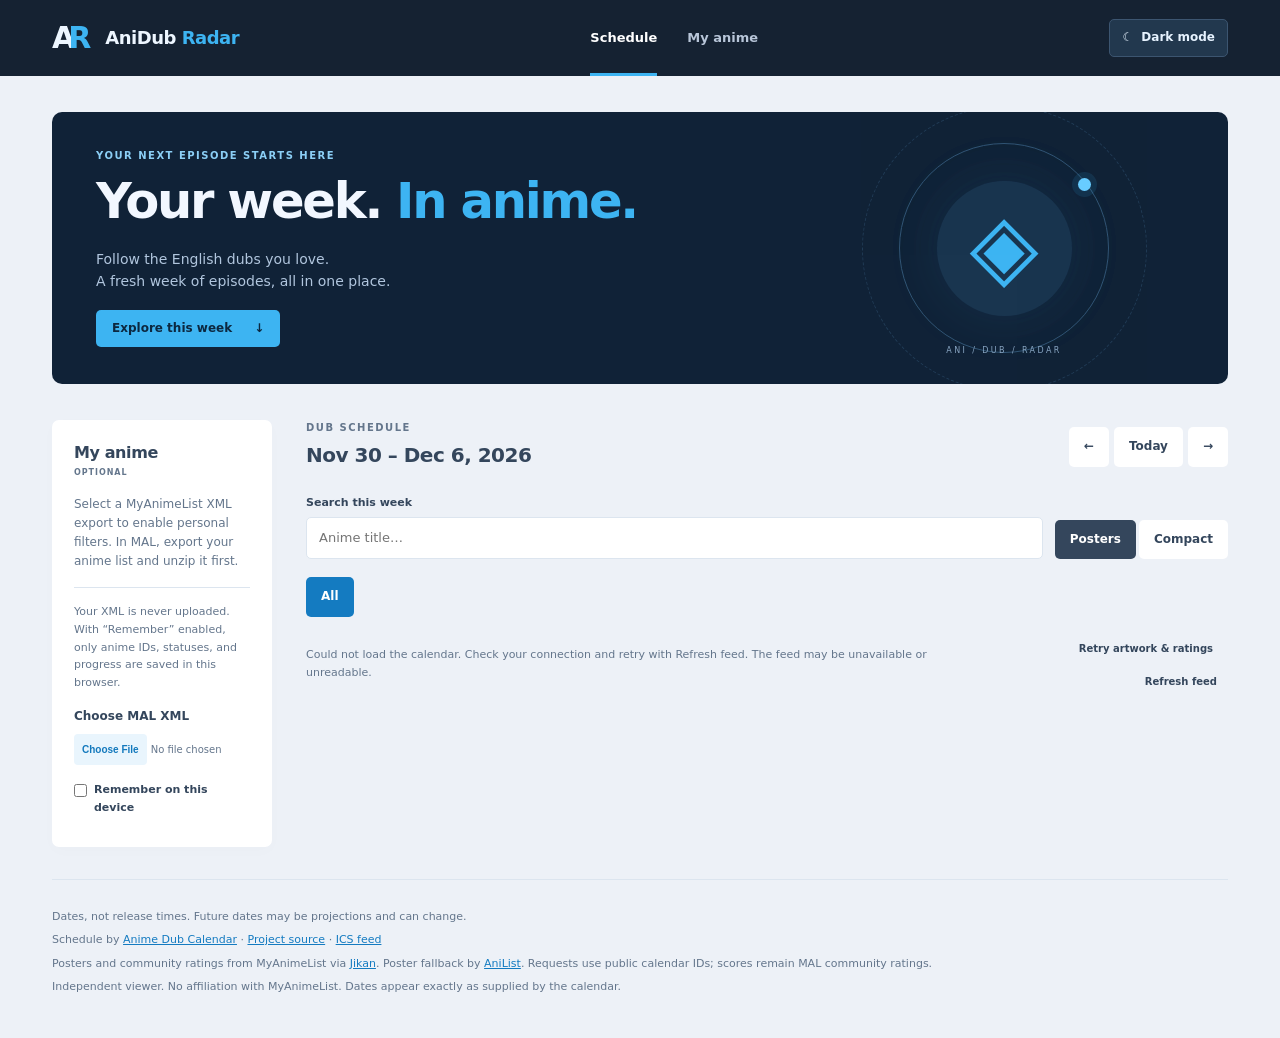
==== commit 25dc2e93: "Recover missing posters with exact MAL-ID AniList fallback" ====
--- a/index.html
+++ b/index.html
@@ -1,6 +1,6 @@
 <!doctype html>
 <html lang="en">
-<head><meta charset="utf-8"><meta name="viewport" content="width=device-width, initial-scale=1"><meta name="theme-color" content="#152232"><title>AniDub Radar — English dub calendar</title><script src="theme.js?v=0587ea92adc4"></script><link rel="stylesheet" href="styles.css?v=0587ea92adc4"></head>
+<head><meta charset="utf-8"><meta name="viewport" content="width=device-width, initial-scale=1"><meta name="theme-color" content="#152232"><title>AniDub Radar — English dub calendar</title><script src="theme.js?v=c2c0260b516e"></script><link rel="stylesheet" href="styles.css?v=c2c0260b516e"></head>
 <body>
 <a class="skip-link" href="#schedule">Skip to schedule</a>
 <div class="topbar"><div class="topbar-inner"><a class="brand" href="./" aria-label="AniDub Radar home"><span class="brand-mark" aria-hidden="true">A<span>R</span></span><span>AniDub <strong>Radar</strong></span></a><nav aria-label="Main navigation"><a class="active" href="#schedule">Schedule</a><a href="#my-anime">My anime</a></nav><button id="theme-toggle" type="button" aria-pressed="false" hidden><span aria-hidden="true">☾</span> Dark mode</button></div></div>
@@ -12,5 +12,5 @@
 <div class="schedule-tools"><div class="search-field"><label for="search">Search this week</label><input id="search" type="search" placeholder="Anime title…" autocomplete="off"></div><div class="view-switch" role="group" aria-label="Calendar layout"><button data-view="cards" aria-pressed="true">Posters</button><button data-view="compact" aria-pressed="false">Compact</button></div><button id="next-for-me" hidden>Next for me →</button></div><p id="next-status" role="status"></p>
 <div class="filters" role="group" aria-label="Filter by list status"><button data-filter="all" aria-pressed="true">All</button><button data-filter="watching" hidden aria-pressed="false">Watching</button><button data-filter="plan to watch" hidden aria-pressed="false">Plan to Watch</button><button data-filter="missing" hidden aria-pressed="false">Not in my list</button></div>
 <div class="feed-line"><p id="feed-status" role="status">Loading the dub calendar…</p><div class="feed-actions"><button id="retry-posters">Retry artwork &amp; ratings</button><button id="refresh">Refresh feed</button></div></div><p id="warning" class="notice" hidden></p><p id="empty" role="status" hidden></p><div id="calendar" aria-busy="true"></div></section>
-</div><footer><p>Dates, not release times. Future dates may be projections and can change.</p><p>Schedule by <a href="https://fizzyfrys.github.io/anime-dub-calendar/">Anime Dub Calendar</a> · <a href="https://github.com/fizzyfrys/anime-dub-calendar">Project source</a> · <a href="https://fizzyfrys.github.io/anime-dub-calendar/anime-dubs.ics">ICS feed</a></p><p>Posters and community ratings from MyAnimeList via <a href="https://jikan.moe/">Jikan</a>. Poster requests use public calendar IDs.</p><p>Independent viewer. No affiliation with MyAnimeList. Dates appear exactly as supplied by the calendar.</p></footer>
-</main><script type="module" src="app.js?v=0587ea92adc4"></script></body></html>
+</div><footer><p>Dates, not release times. Future dates may be projections and can change.</p><p>Schedule by <a href="https://fizzyfrys.github.io/anime-dub-calendar/">Anime Dub Calendar</a> · <a href="https://github.com/fizzyfrys/anime-dub-calendar">Project source</a> · <a href="https://fizzyfrys.github.io/anime-dub-calendar/anime-dubs.ics">ICS feed</a></p><p>Posters and community ratings from MyAnimeList via <a href="https://jikan.moe/">Jikan</a>. Poster fallback by <a href="https://anilist.co/">AniList</a>. Requests use public calendar IDs; scores remain MAL community ratings.</p><p>Independent viewer. No affiliation with MyAnimeList. Dates appear exactly as supplied by the calendar.</p></footer>
+</main><script type="module" src="app.js?v=c2c0260b516e"></script></body></html>
